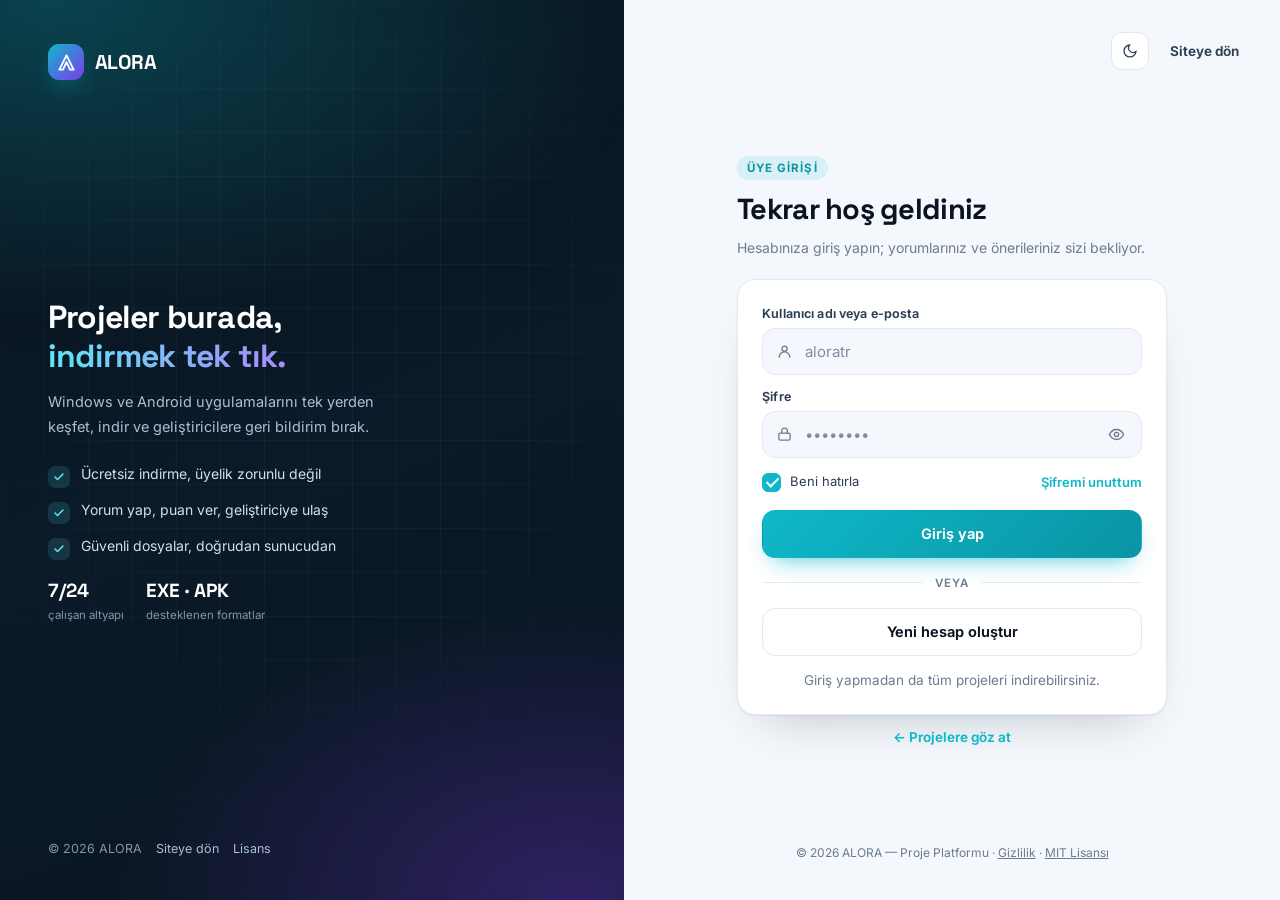
==== ayarlar.html @ a005f04a "ALORA v2: ayarlar.html" ====
<!DOCTYPE html>
<html lang="tr" data-theme="light">
<head>
<meta charset="utf-8" />
<meta name="viewport" content="width=device-width, initial-scale=1, viewport-fit=cover" />
<meta name="theme-color" content="#12b8c8" />
<meta name="robots" content="noindex, nofollow" />
<title>Ayarlar — ALORA</title>
<link rel="icon" href="data:image/svg+xml,%3Csvg xmlns='http://www.w3.org/2000/svg' viewBox='0 0 64 64'%3E%3Crect width='64' height='64' rx='16' fill='%230d1b2a'/%3E%3Cpath d='M32 12 51 51h-9.4L32 31 22.4 51H13Z' fill='%2312b8c8'/%3E%3C/svg%3E" />
<link rel="stylesheet" href="assets/alora-ui.css" />
<style>
  .set-wrap{max-width:720px;margin:0 auto;padding:26px 16px 60px}
  .set-head{margin-bottom:22px}
  .set-head h1{font-size:clamp(21px,4.4vw,26px);font-weight:750;color:var(--ink)}
  .set-head p{margin:7px 0 0;color:var(--muted);font-size:14px}
  .set-card{background:var(--card);border:1px solid var(--line);border-radius:16px;padding:20px;margin-bottom:16px;box-shadow:0 1px 2px rgba(13,27,42,.04)}
  .set-card h3{font-size:15px;font-weight:700;color:var(--ink);margin-bottom:4px}
  .set-card .sub{font-size:12.5px;color:var(--muted);margin-bottom:16px;line-height:1.55}
  .set-row{display:flex;align-items:center;justify-content:space-between;gap:14px;padding:13px 0;border-bottom:1px solid var(--line)}
  .set-row:last-child{border-bottom:0;padding-bottom:0}
  .set-row .t{flex:1;min-width:0}
  .set-row .t b{display:block;font-size:13.5px;font-weight:600;color:var(--ink)}
  .set-row .t small{display:block;font-size:12px;color:var(--muted);margin-top:3px;line-height:1.5}
  .switch{position:relative;width:46px;height:26px;flex:0 0 auto;cursor:pointer}
  .switch input{position:absolute;opacity:0;width:100%;height:100%;margin:0;cursor:pointer}
  .switch .track{position:absolute;inset:0;border-radius:999px;background:var(--line);transition:background .22s}
  .switch .knob{position:absolute;top:3px;left:3px;width:20px;height:20px;border-radius:50%;background:#fff;box-shadow:0 1px 3px rgba(0,0,0,.25);transition:transform .22s cubic-bezier(.34,1.56,.64,1)}
  .switch input:checked + .track{background:linear-gradient(135deg,var(--brand),#0f9fb5)}
  .switch input:checked + .track .knob{transform:translateX(20px)}
  .seg{display:inline-flex;background:var(--bg);border:1px solid var(--line);border-radius:11px;padding:3px;gap:3px}
  .seg button{border:0;background:transparent;color:var(--ink-2);font:inherit;font-size:12.5px;font-weight:600;padding:7px 14px;border-radius:8px;cursor:pointer;transition:background .16s,color .16s}
  .seg button.on{background:var(--card);color:var(--brand);box-shadow:0 1px 3px rgba(13,27,42,.1)}
  .acc{display:flex;align-items:center;gap:13px;margin-bottom:16px}
  .acc-av{width:54px;height:54px;border-radius:16px;display:grid;place-items:center;font-size:20px;font-weight:800;color:#fff;background:linear-gradient(135deg,var(--brand),var(--brand-2));flex:0 0 auto}
  .acc b{display:block;font-size:15px;color:var(--ink)}
  .acc small{display:block;font-size:12.5px;color:var(--muted);margin-top:2px}
  .save-note{position:fixed;left:50%;bottom:22px;transform:translate(-50%,20px);background:#0d1b2a;color:#fff;padding:10px 18px;border-radius:12px;font-size:13px;font-weight:600;opacity:0;pointer-events:none;transition:opacity .25s,transform .25s;z-index:300}
  .save-note.show{opacity:1;transform:translate(-50%,0)}
</style>
</head>
<body>
<div class="page">
  <header class="topbar">
    <div class="topbar-in">
      <a class="brand" href="index.html">
        <span class="brand-mark"><svg width="16" height="16" viewBox="0 0 24 24" fill="none" stroke="currentColor" stroke-width="2.4" stroke-linecap="round" stroke-linejoin="round"><path d="M12 3 21 21h-4.6L12 11.6 7.6 21H3Z"/></svg></span>
        ALORA
      </a>
      <div class="top-actions" data-user-slot></div>
    </div>
  </header>

  <main class="page-main">
    <div class="set-wrap">
      <div class="set-head">
        <h1>Ayarlar</h1>
        <p>Görünüm, bildirim ve hesap tercihlerinizi buradan yönetin.</p>
      </div>

      <div class="set-card">
        <div class="acc">
          <div class="acc-av" id="accAv">?</div>
          <div>
            <b id="accName">—</b>
            <small id="accSub">—</small>
          </div>
        </div>
        <a class="btn btn-secondary btn-block btn-sm" href="hesabim.html">Profil bilgilerini düzenle</a>
      </div>

      <div class="set-card">
        <h3>Görünüm</h3>
        <div class="sub">Siteyi nasıl görmek istediğinizi seçin.</div>
        <div class="set-row">
          <div class="t"><b>Tema</b><small>Açık, karanlık veya sistem ayarı</small></div>
          <div class="seg" id="themeSeg">
            <button type="button" data-th="light">Açık</button>
            <button type="button" data-th="dark">Karanlık</button>
            <button type="button" data-th="auto">Sistem</button>
          </div>
        </div>
      </div>

      <div class="set-card">
        <h3>Bildirimler</h3>
        <div class="sub">Hangi durumlarda haber verelim.</div>
        <div class="set-row">
          <div class="t"><b>Yeni proje yayınlandığında</b><small>Yeni bir proje eklendiğinde bildirim alın</small></div>
          <label class="switch"><input type="checkbox" id="nNew" checked /><span class="track"><span class="knob"></span></span></label>
        </div>
        <div class="set-row">
          <div class="t"><b>Yorumlarıma yanıt geldiğinde</b><small>Birisi yorumunuza cevap yazdığında</small></div>
          <label class="switch"><input type="checkbox" id="nReply" checked /><span class="track"><span class="knob"></span></span></label>
        </div>
        <div class="set-row">
          <div class="t"><b>E-posta özeti</b><small>Haftalık yeni projeler özeti</small></div>
          <label class="switch"><input type="checkbox" id="nMail" /><span class="track"><span class="knob"></span></span></label>
        </div>
      </div>

      <div class="set-card">
        <h3>Hesap</h3>
        <div class="sub">Oturum ve güvenlik işlemleri.</div>
        <div class="set-row">
          <div class="t"><b>Oturumu kapat</b><small>Bu cihazdaki oturumu sonlandırır</small></div>
          <button class="btn btn-danger btn-sm" id="logoutBtn">Çıkış yap</button>
        </div>
      </div>

      <p style="text-align:center;font-size:12px;color:var(--muted)">
        © 2026 ALORA · <a href="index.html">Siteye dön</a> · <a href="LICENSE">MIT Lisansı</a>
      </p>
    </div>
  </main>
</div>

<div class="save-note" id="saveNote">Kaydedildi</div>

<script src="assets/alora-ui.js"></script>
<script src="alora-auth.js"></script>
<script>
(function () {
  'use strict';
  var TH = 'alora.theme';
  var PREF = 'alora.prefs';

  function prefs() { try { return JSON.parse(localStorage.getItem(PREF) || '{}'); } catch (e) { return {}; } }
  function setPref(k, v) {
    var p = prefs(); p[k] = v;
    try { localStorage.setItem(PREF, JSON.stringify(p)); } catch (e) {}
  }
  function note() {
    var n = document.getElementById('saveNote');
    n.classList.add('show');
    clearTimeout(n._t);
    n._t = setTimeout(function () { n.classList.remove('show'); }, 1600);
  }

  /* tema */
  function paintTheme() {
    var cur = localStorage.getItem(TH) || 'light';
    document.querySelectorAll('#themeSeg button').forEach(function (b) {
      b.classList.toggle('on', b.getAttribute('data-th') === cur);
    });
  }
  document.querySelectorAll('#themeSeg button').forEach(function (b) {
    b.addEventListener('click', function () {
      var v = b.getAttribute('data-th');
      if (v === 'auto') {
        var dark = window.matchMedia('(prefers-color-scheme: dark)').matches;
        localStorage.setItem(TH, dark ? 'dark' : 'light');
      } else {
        localStorage.setItem(TH, v);
      }
      var dark2 = localStorage.getItem(TH) === 'dark';
      if (dark2) document.documentElement.setAttribute('data-theme', 'dark');
      else document.documentElement.removeAttribute('data-theme');
      paintTheme(); note();
    });
  });
  paintTheme();

  /* bildirim tercihleri */
  var p = prefs();
  ['nNew', 'nReply', 'nMail'].forEach(function (id) {
    var el = document.getElementById(id);
    if (p[id] !== undefined) el.checked = !!p[id];
    el.addEventListener('change', function () { setPref(id, el.checked); note(); });
  });

  /* hesap */
  (async function () {
    var s = await AloraAuth.me().catch(function () { return null; });
    if (!s || !s.user) { location.replace('giris.html'); return; }
    var pr = s.profile || {};
    var name = pr.full_name || pr.username || (s.user.email || '').split('@')[0];
    document.getElementById('accAv').textContent = (name || '?').charAt(0).toUpperCase();
    document.getElementById('accName').textContent = name;
    document.getElementById('accSub').textContent = '@' + (pr.username || '') + ' · ' + AloraAuth.roleLabel(pr.role);
  })();

  document.getElementById('logoutBtn').addEventListener('click', async function () {
    await AloraAuth.signOut();
    location.replace('index.html');
  });
})();
</script>
</body>
</html>
---- assets/alora-ui.css ----
/* ============================================================
   ALORA — ortak arayüz stilleri (giriş, kayıt, panel)
   Mobil öncelikli: telefon / tablet / bilgisayar uyumlu
   ============================================================ */
:root{
  --ink:#0d1b2a; --ink-2:#33475b; --muted:#6b7c8f; --line:#e3e9f0;
  --bg:#f6f9fd; --card:#ffffff; --brand:#12b8c8; --brand-2:#8a4fb0;
  --ok:#17b26a; --err:#e5484d; --warn:#f5a623;
  --r:16px; --shadow:0 1px 2px rgba(13,27,42,.06),0 12px 32px -16px rgba(13,27,42,.24);
}
html[data-theme="dark"]{
  --ink:#eaf1f8; --ink-2:#b7c6d6; --muted:#93a4b7; --line:#22303f;
  --bg:#080e15; --card:#0f1822;
  --shadow:0 1px 2px rgba(0,0,0,.5),0 18px 40px -20px rgba(0,0,0,.8);
}
*{box-sizing:border-box}
html,body{margin:0;padding:0}
body{
  font-family:'Inter',system-ui,-apple-system,'Segoe UI',sans-serif;
  background:var(--bg);color:var(--ink);
  -webkit-font-smoothing:antialiased;
  min-height:100vh;min-height:100dvh;
  padding-left:env(safe-area-inset-left);
  padding-right:env(safe-area-inset-right);
}
h1,h2,h3,h4{font-family:'Space Grotesk','Inter',sans-serif;letter-spacing:-.02em;margin:0}
a{color:var(--brand);text-decoration:none}
a:hover{text-decoration:underline}

.topbar{
  position:sticky;top:0;z-index:50;
  background:rgba(246,249,253,.88);
  backdrop-filter:blur(16px) saturate(150%);
  border-bottom:1px solid var(--line);
  padding:0 16px;
}
html[data-theme="dark"] .topbar{background:rgba(8,14,21,.88)}
.topbar-in{max-width:1120px;margin:0 auto;display:flex;align-items:center;justify-content:space-between;gap:12px;height:60px}
.brand{display:flex;align-items:center;gap:9px;font-weight:800;font-size:17px;letter-spacing:-.03em;color:var(--ink);text-decoration:none}
.brand:hover{text-decoration:none}
.brand-mark{width:30px;height:30px;border-radius:9px;display:grid;place-items:center;background:linear-gradient(135deg,var(--brand),var(--brand-2));color:#fff;flex:0 0 auto}
.top-actions{display:flex;align-items:center;gap:8px}

.btn{
  display:inline-flex;align-items:center;justify-content:center;gap:7px;
  padding:10px 16px;border-radius:11px;border:1px solid transparent;
  font:inherit;font-size:14px;font-weight:600;cursor:pointer;
  transition:transform .15s,box-shadow .15s,background .15s,border-color .15s;
  text-decoration:none;white-space:nowrap;min-height:42px;
}
.btn:hover{text-decoration:none}
.btn:active{transform:scale(.98)}
.btn-primary{background:linear-gradient(135deg,var(--brand),#0f9fb5);color:#fff;box-shadow:0 6px 18px -8px rgba(18,184,200,.75)}
.btn-primary:hover{box-shadow:0 10px 24px -8px rgba(18,184,200,.85)}
.btn-secondary{background:var(--card);color:var(--ink);border-color:var(--line)}
.btn-secondary:hover{border-color:var(--brand);color:var(--brand)}
.btn-ghost{background:transparent;color:var(--ink-2)}
.btn-ghost:hover{background:rgba(13,27,42,.06);text-decoration:none}
html[data-theme="dark"] .btn-ghost:hover{background:rgba(255,255,255,.08)}
.btn-danger{background:#fdecec;color:#c62b30;border-color:#f6c9cb}
html[data-theme="dark"] .btn-danger{background:#2a1416;border-color:#4a2226;color:#ff8b8f}
.btn-block{width:100%}
.btn-sm{padding:7px 12px;font-size:13px;min-height:36px;border-radius:9px}
.btn:disabled{opacity:.55;cursor:not-allowed;transform:none}

.wrap{max-width:1120px;margin:0 auto;padding:0 16px}
.wrap-narrow{max-width:460px;margin:0 auto;padding:0 16px}
.card{background:var(--card);border:1px solid var(--line);border-radius:var(--r);box-shadow:var(--shadow)}
.auth-wrap{padding:40px 0 64px}
.auth-head{text-align:center;margin-bottom:22px}
.auth-head h1{font-size:clamp(22px,5vw,27px);font-weight:700;margin-bottom:8px;color:var(--ink)}
.auth-head p{color:var(--muted);font-size:14.5px;margin:0;line-height:1.6}
.auth-card{padding:24px 20px}
@media(min-width:520px){.auth-card{padding:30px 28px}}
.field{margin-bottom:15px}
.field label{display:block;font-size:13px;font-weight:600;color:var(--ink-2);margin-bottom:6px}
.field input,.field select,.field textarea{
  width:100%;padding:12px 13px;border-radius:11px;border:1px solid var(--line);
  background:var(--bg);color:var(--ink);font:inherit;font-size:15px;
  transition:border-color .15s,box-shadow .15s;
}
.field input:focus,.field select:focus,.field textarea:focus{
  outline:none;border-color:var(--brand);box-shadow:0 0 0 3px rgba(18,184,200,.18);
}
.field input::placeholder{color:var(--muted)}
.field small{display:block;margin-top:5px;font-size:12px;color:var(--muted)}
.row-between{display:flex;align-items:center;justify-content:space-between;gap:10px;flex-wrap:wrap}
.check{display:flex;align-items:center;gap:8px;font-size:13.5px;color:var(--ink-2);cursor:pointer}
.check input{width:17px;height:17px;accent-color:var(--brand);margin:0}
.form-note{margin:14px 0 0;font-size:13px;color:var(--muted);text-align:center;line-height:1.6}
.alert{padding:11px 14px;border-radius:11px;font-size:13.5px;line-height:1.5;margin-bottom:15px;display:none}
.alert.show{display:block}
.alert-err{background:#fdecec;color:#a3242a;border:1px solid #f6c9cb}
.alert-ok{background:#e8f8ef;color:#0d6b41;border:1px solid #bfe9d2}
html[data-theme="dark"] .alert-err{background:#2a1416;border-color:#4a2226;color:#ff9a9e}
html[data-theme="dark"] .alert-ok{background:#0e2318;border-color:#1c4630;color:#6ee7a8}

.pw-wrap{position:relative}
.pw-wrap input{padding-right:46px}
.pw-eye{position:absolute;right:6px;top:50%;transform:translateY(-50%);width:34px;height:34px;border:0;background:transparent;color:var(--muted);cursor:pointer;border-radius:8px;display:grid;place-items:center}
.pw-eye:hover{background:rgba(13,27,42,.06);color:var(--ink)}

.site-foot{margin-top:auto;border-top:1px solid var(--line);padding:18px 16px 26px;text-align:center;font-size:12.5px;color:var(--muted)}
.site-foot a{color:var(--muted);text-decoration:underline}
.page{display:flex;flex-direction:column;min-height:100vh;min-height:100dvh}
.page-main{flex:1}

.spin{width:16px;height:16px;border:2px solid rgba(255,255,255,.4);border-top-color:#fff;border-radius:50%;animation:spin .7s linear infinite;display:inline-block}
@keyframes spin{to{transform:rotate(360deg)}}

@media(max-width:560px){
  .top-actions .hide-sm{display:none}
  .auth-wrap{padding:24px 0 44px}
  .btn{min-height:44px}
}
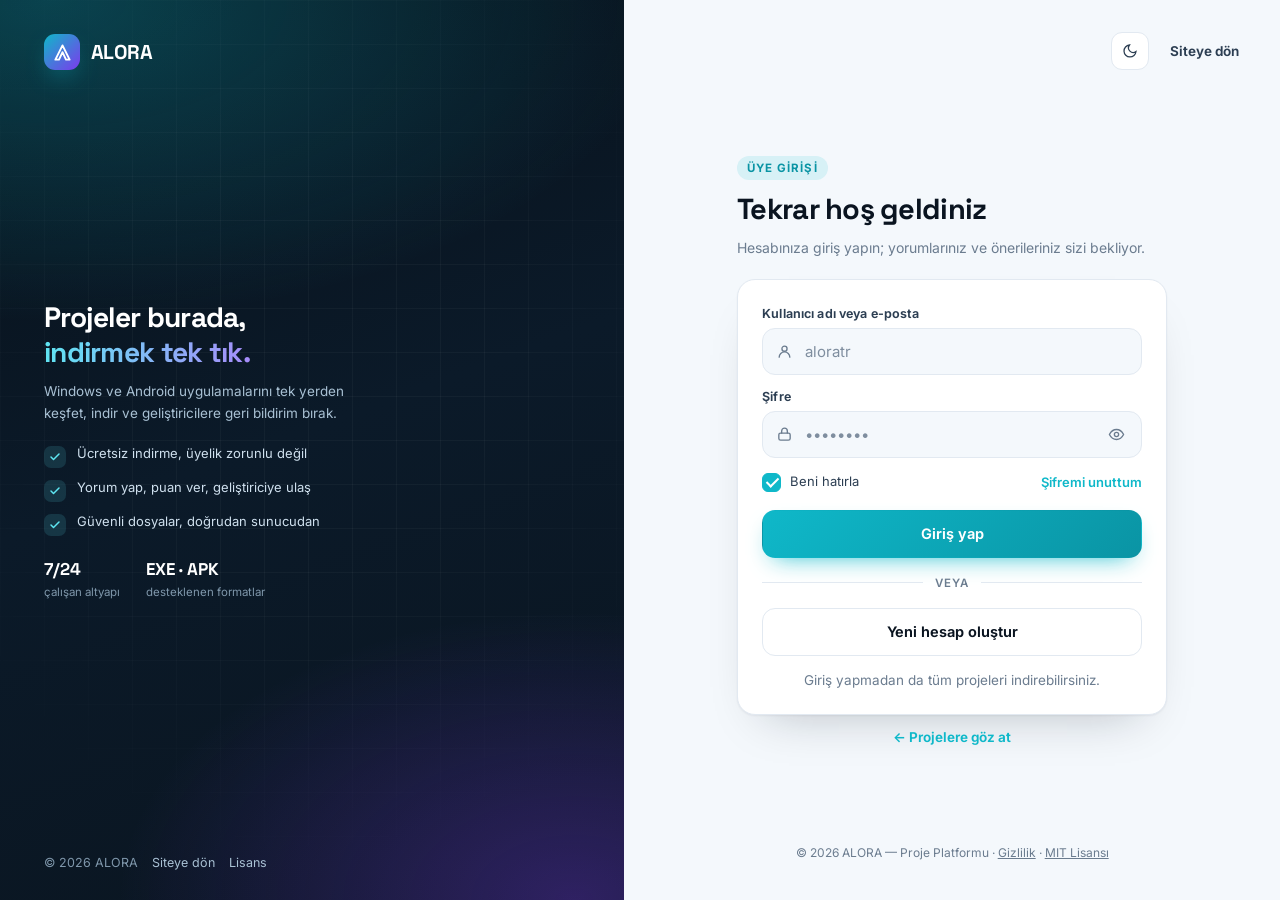
==== commit 4ca2e80c: "ALORA: ayarlar.html" ====
--- a/ayarlar.html
+++ b/ayarlar.html
@@ -117,6 +117,7 @@
 <div class="save-note" id="saveNote">Kaydedildi</div>
 
 <script src="assets/alora-ui.js"></script>
+<script>window.AloraAPI = window.AloraAPI || { PROXY_URL: "https://alora-bridge.bold-yew-bb8.workers.dev", PUBLIC_TOKEN: "41ca9eb5f3a5747a2a6a5c7c9c9a46ddc205eca7274db5ae" };</script>
 <script src="alora-auth.js"></script>
 <script>
 (function () {
